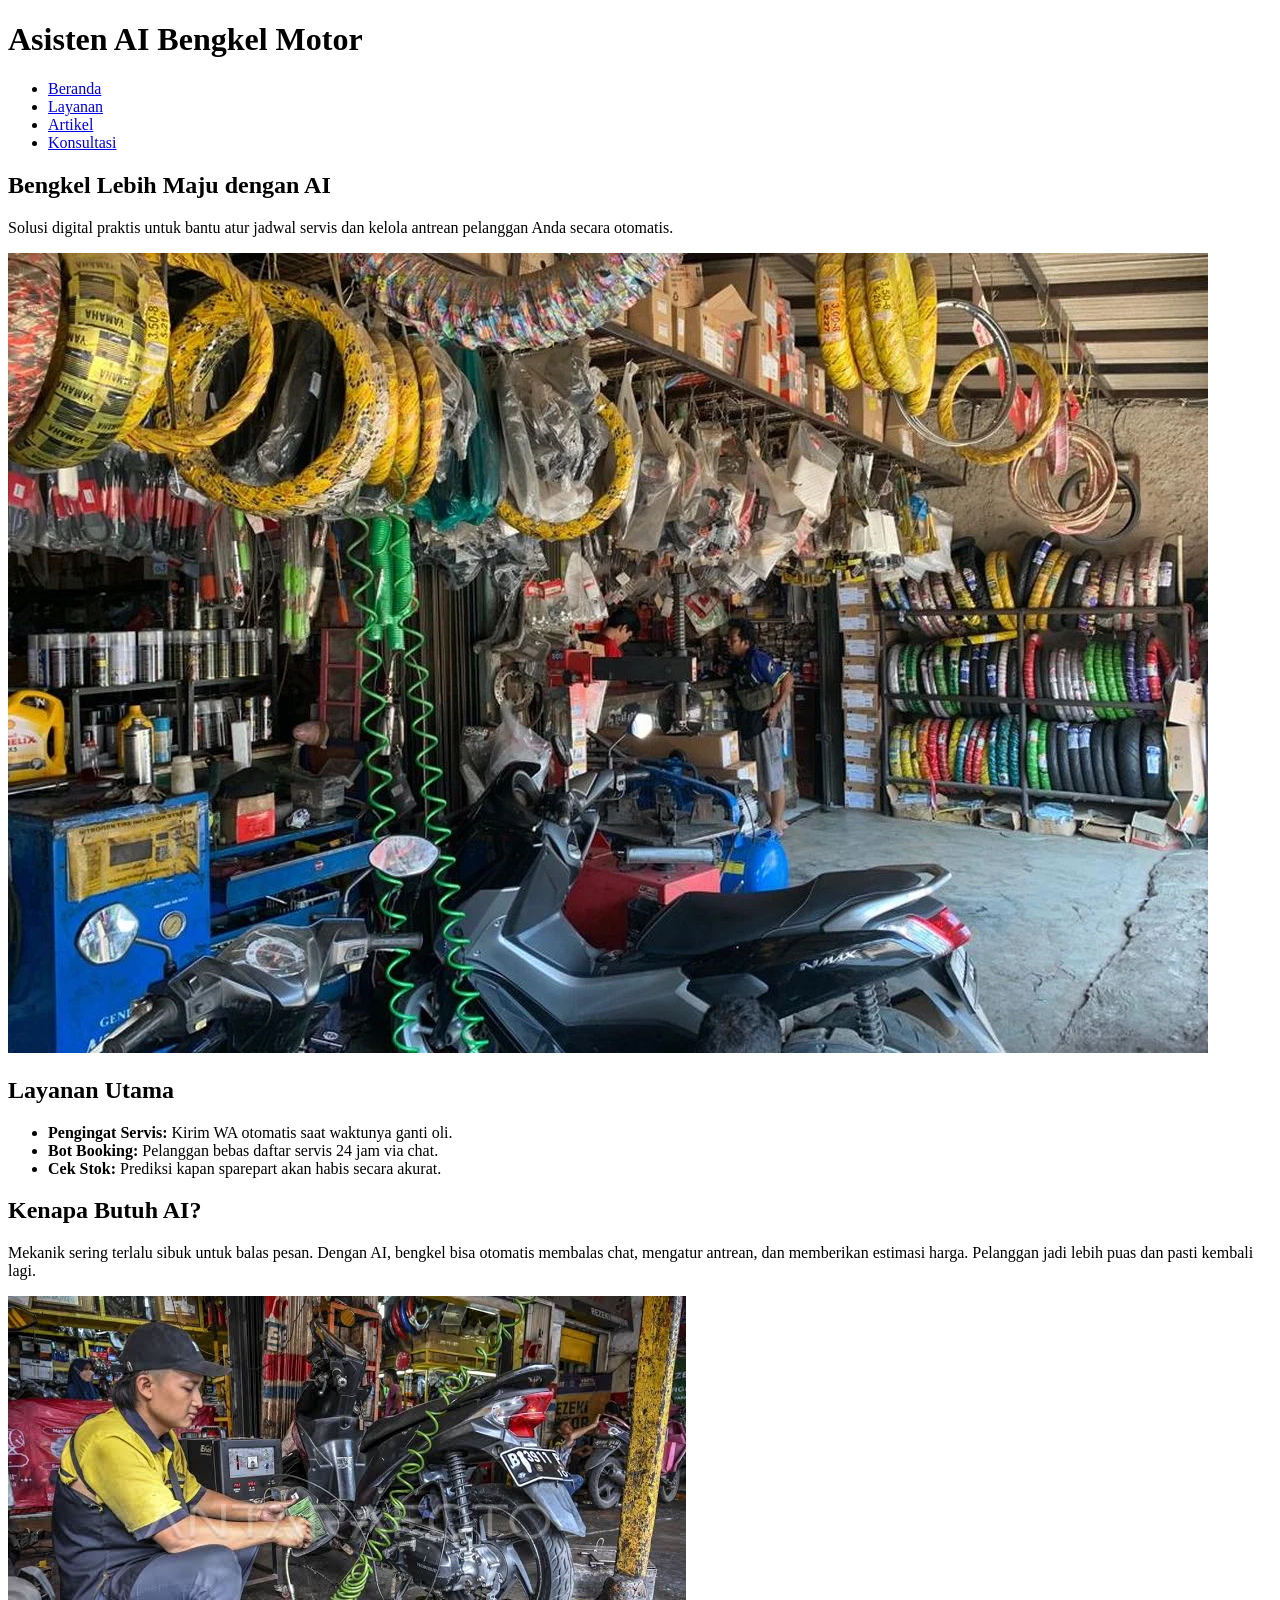
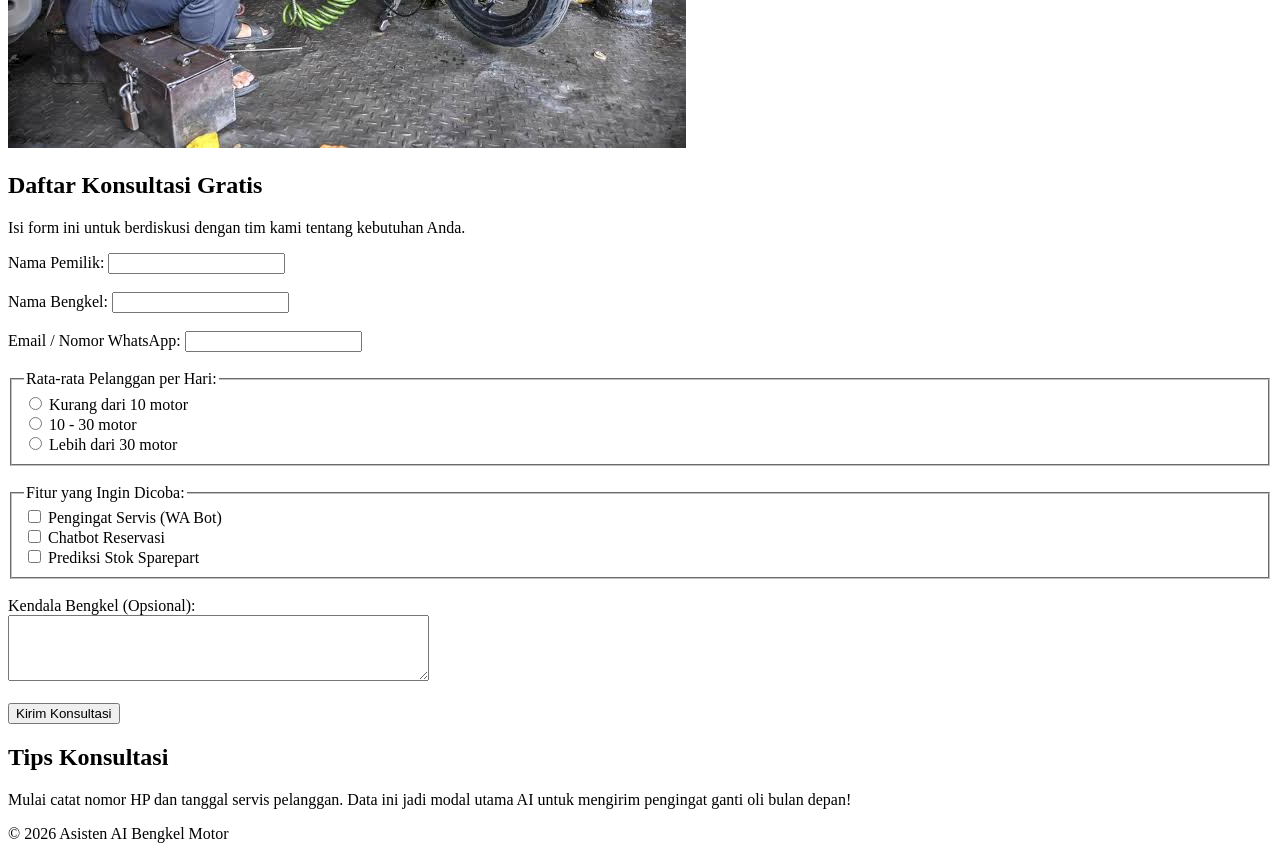
==== 20240140182_MuhammadGhatanHardanni_Pertemuan02/index.html @ 034ebd39 "first commit" ====
<!DOCTYPE html>
<html lang="id">

<head>
    <meta charset="UTF-8">
    <meta name="viewport" content="width=device-width, initial-scale=1.0">
    <title>Asisten AI Bengkel Motor</title>
    <link rel="stylesheet" href="style.css">
</head>

<body>

    <header class="site-header">
        <h1>Asisten AI Bengkel Motor</h1>
        <nav>
            <ul class="nav">
                <li><a href="#home">Beranda</a></li>
                <li><a href="#layanan">Layanan</a></li>
                <li><a href="#artikel">Artikel</a></li>
                <li><a href="#konsultasi">Konsultasi</a></li>
            </ul>
        </nav>
    </header>

    <main>
        <section id="home" class="hero">
            <div class="hero-text">
                <h2>Bengkel Lebih Maju dengan AI</h2>
                <p>Solusi digital praktis untuk bantu atur jadwal servis dan kelola antrean pelanggan Anda secara otomatis.</p>
            </div>
            <div class="hero-image">
                <img src="tempat_bengkel.jpg" alt="tempat bengkel motor">
            </div>
        </section>

        <section id="layanan">
            <h2>Layanan Utama</h2>
            <ul class="feature-grid">
                <li class="feature-card"><strong>Pengingat Servis:</strong> Kirim WA otomatis saat waktunya ganti oli.</li>
                <li class="feature-card"><strong>Bot Booking:</strong> Pelanggan bebas daftar servis 24 jam via chat.</li>
                <li class="feature-card"><strong>Cek Stok:</strong> Prediksi kapan sparepart akan habis secara akurat.</li>
            </ul>
        </section>

        <article id="artikel">
            <h2>Kenapa Butuh AI?</h2>
            <p>Mekanik sering terlalu sibuk untuk balas pesan. Dengan AI, bengkel bisa otomatis membalas chat, mengatur
                antrean, dan memberikan estimasi harga. Pelanggan jadi lebih puas dan pasti kembali lagi.</p>

            <img src="images.jpg" alt="Mekanik sedang memperbaiki sepeda motor">
        </article>

        <section id="konsultasi">
            <h2>Daftar Konsultasi Gratis</h2>
            <p>Isi form ini untuk berdiskusi dengan tim kami tentang kebutuhan Anda.</p>

            <form action="#" method="POST">
                <label for="nama_pemilik">Nama Pemilik:</label>
                <input type="text" id="nama_pemilik" name="nama_pemilik" required>
                <br><br>

                <label for="nama_bengkel">Nama Bengkel:</label>
                <input type="text" id="nama_bengkel" name="nama_bengkel" required>
                <br><br>

                <label for="email">Email / Nomor WhatsApp:</label>
                <input type="text" id="email" name="email" required>
                <br><br>

                <fieldset>
                    <legend>Rata-rata Pelanggan per Hari:</legend>
                    <input type="radio" id="pelanggan_sedikit" name="jumlah_pelanggan" value="kurang_dari_10" required>
                    <label for="pelanggan_sedikit">Kurang dari 10 motor</label><br>

                    <input type="radio" id="pelanggan_sedang" name="jumlah_pelanggan" value="10_sampai_30">
                    <label for="pelanggan_sedang">10 - 30 motor</label><br>

                    <input type="radio" id="pelanggan_banyak" name="jumlah_pelanggan" value="lebih_dari_30">
                    <label for="pelanggan_banyak">Lebih dari 30 motor</label>
                </fieldset>
                <br>

                <fieldset>
                    <legend>Fitur yang Ingin Dicoba:</legend>
                    <input type="checkbox" id="fitur_pengingat" name="fitur_ai[]" value="pengingat_servis">
                    <label for="fitur_pengingat">Pengingat Servis (WA Bot)</label><br>

                    <input type="checkbox" id="fitur_reservasi" name="fitur_ai[]" value="reservasi">
                    <label for="fitur_reservasi">Chatbot Reservasi</label><br>

                    <input type="checkbox" id="fitur_stok" name="fitur_ai[]" value="manajemen_stok">
                    <label for="fitur_stok">Prediksi Stok Sparepart</label>
                </fieldset>
                <br>

                <label for="pesan_tambahan">Kendala Bengkel (Opsional):</label><br>
                <textarea id="pesan_tambahan" name="pesan_tambahan" rows="4" cols="50"></textarea>

                <br><br>
                <button type="submit">Kirim Konsultasi</button>
            </form>
        </section>

    </main>

    <aside id="tips">
        <h2>Tips Konsultasi</h2>
        <p>Mulai catat nomor HP dan tanggal servis pelanggan. Data ini jadi modal utama AI untuk mengirim pengingat
            ganti oli bulan depan!</p>
    </aside>

    <footer>
        <p>&copy; 2026 Asisten AI Bengkel Motor</p>
    </footer>

</body>

</html>
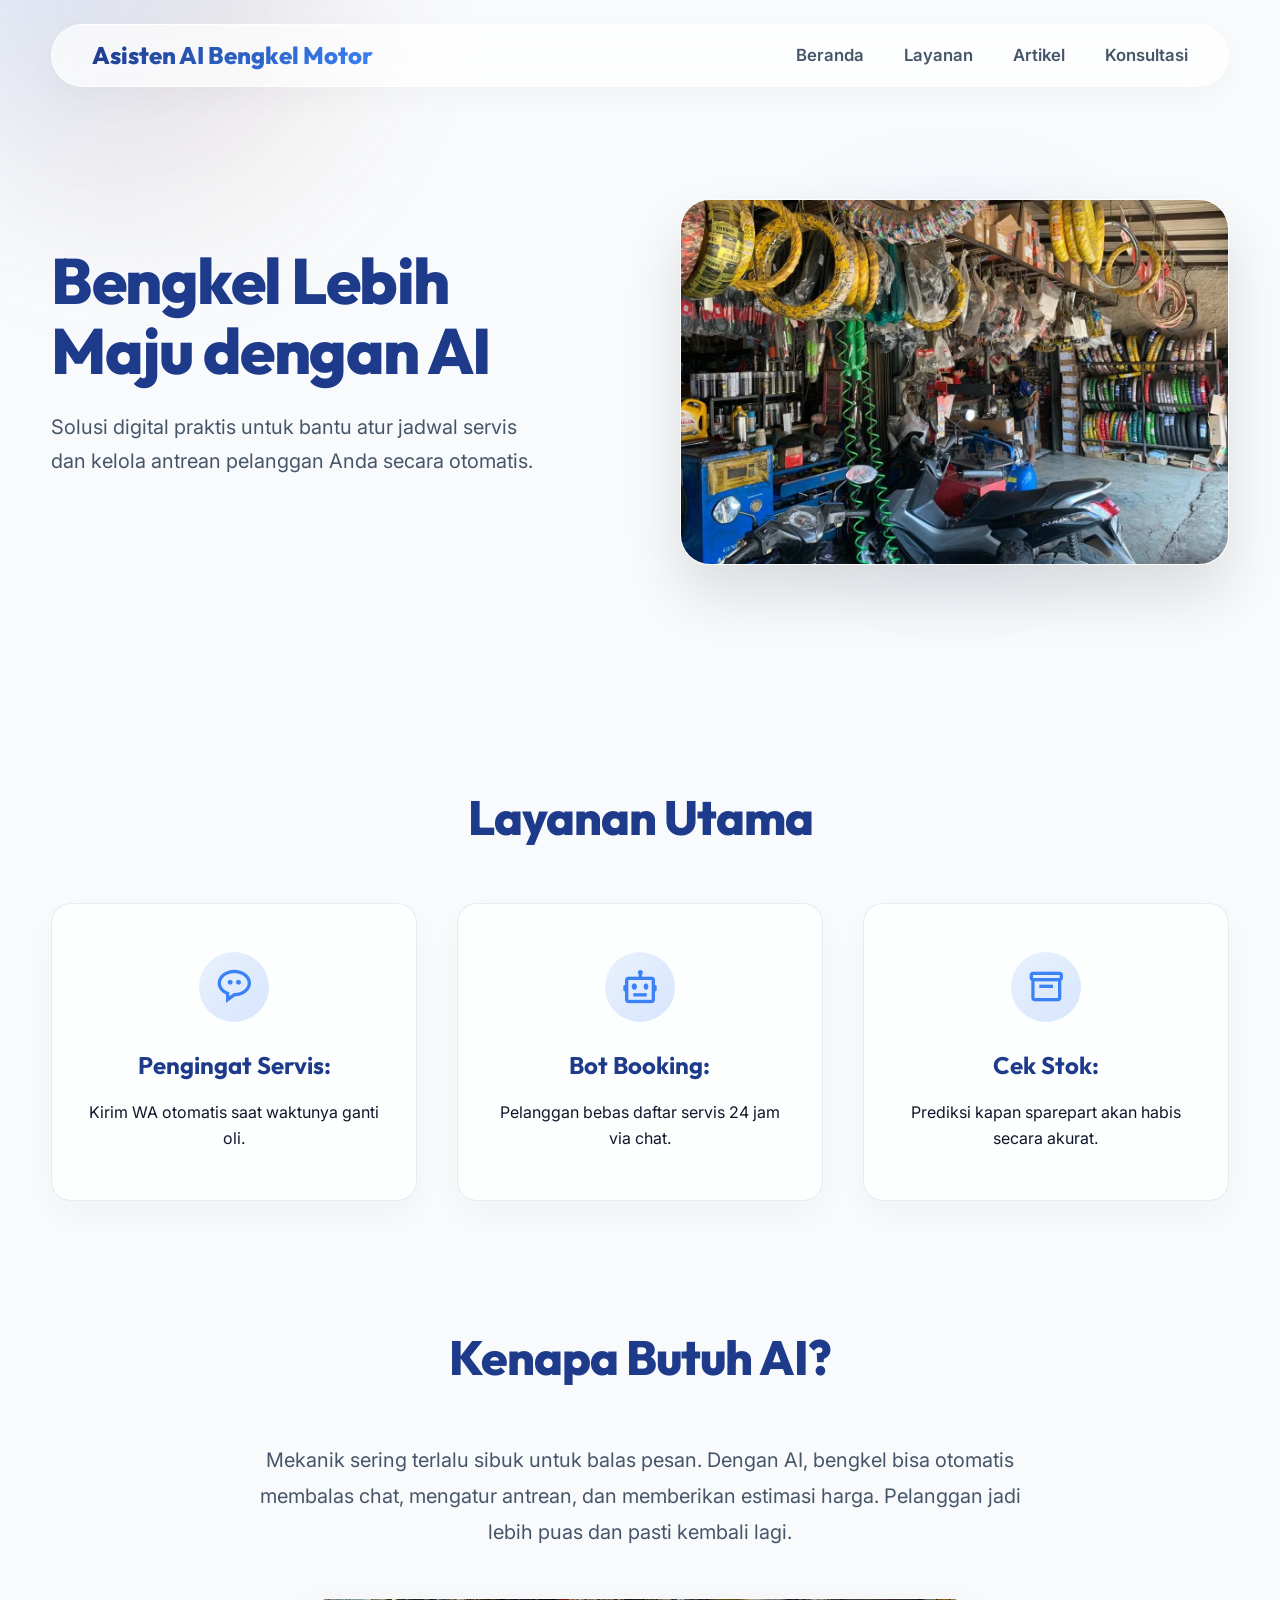
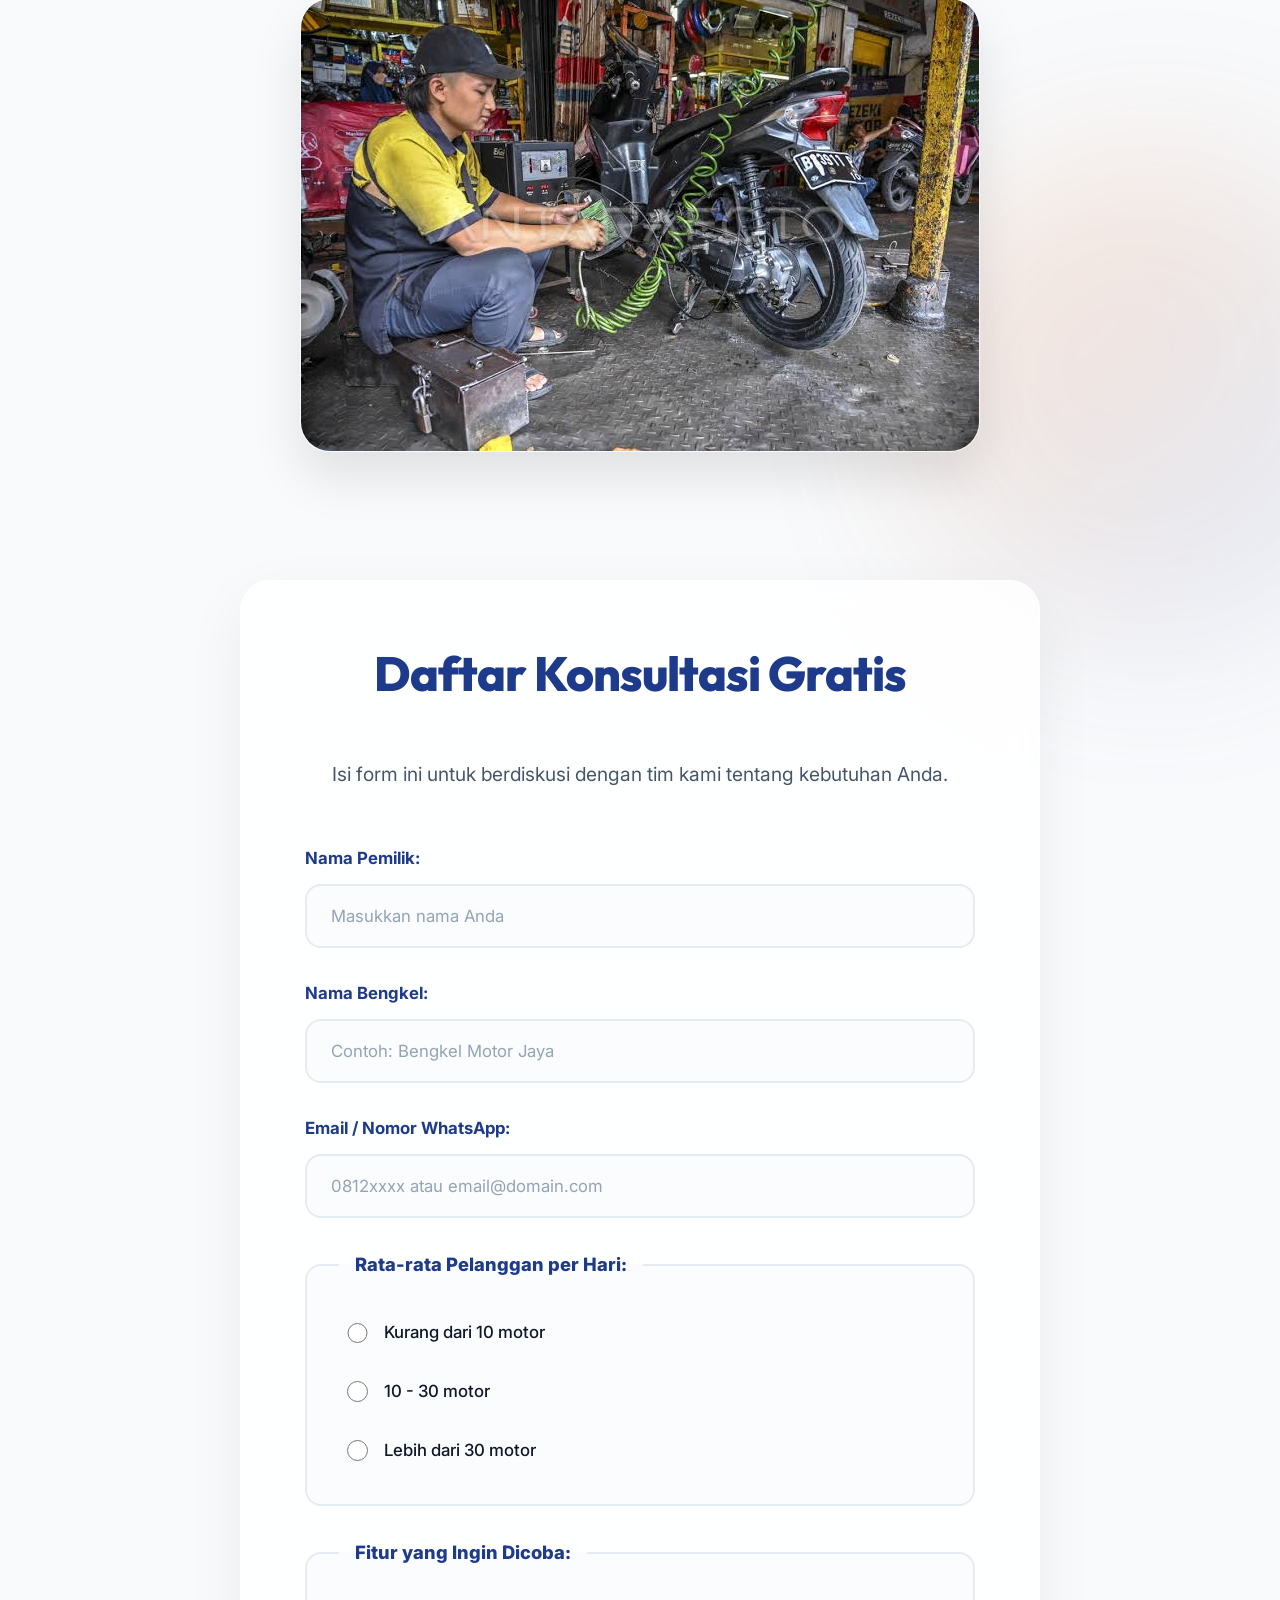
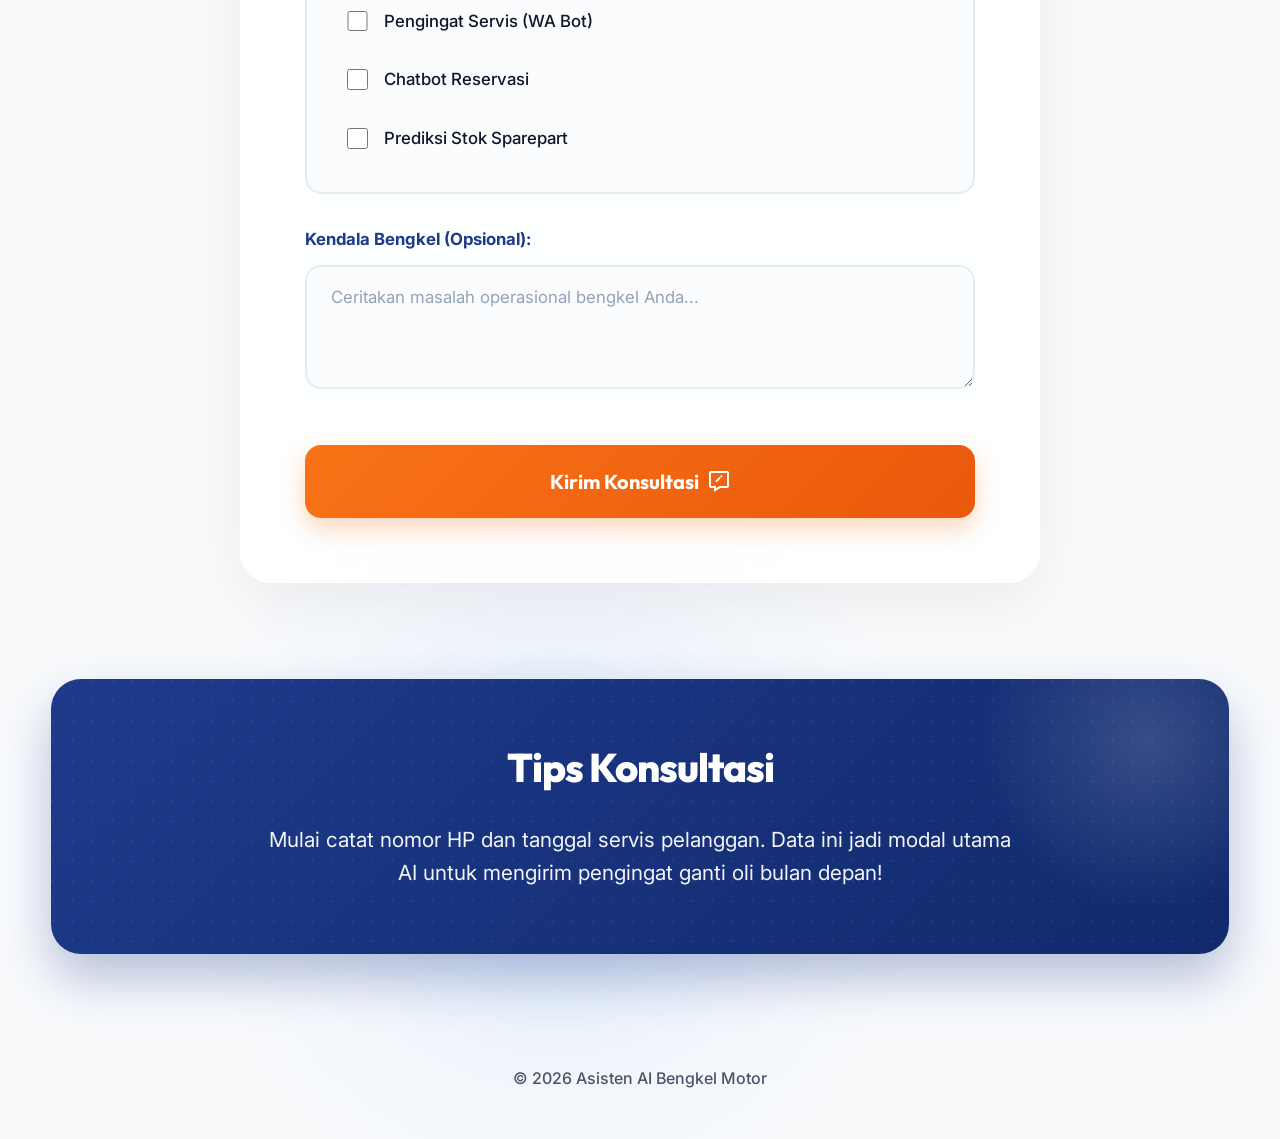
==== commit aed92496: "Add modern styling and layout enhancements to index.html and style.css" ====
--- a/20240140182_MuhammadGhatanHardanni_Pertemuan02/index.html
+++ b/20240140182_MuhammadGhatanHardanni_Pertemuan02/index.html
@@ -5,12 +5,19 @@
     <meta charset="UTF-8">
     <meta name="viewport" content="width=device-width, initial-scale=1.0">
     <title>Asisten AI Bengkel Motor</title>
+    <!-- Tambahan Font/Icon agar lebih modern -->
+    <link href='https://unpkg.com/boxicons@2.1.4/css/boxicons.min.css' rel='stylesheet'>
     <link rel="stylesheet" href="style.css">
 </head>
 
 <body>
 
-    <header class="site-header">
+    <!-- Latar belakang glowing modern -->
+    <div class="bg-blob blob-1"></div>
+    <div class="bg-blob blob-2"></div>
+    <div class="bg-blob blob-3"></div>
+
+    <header class="site-header fade-in">
         <h1>Asisten AI Bengkel Motor</h1>
         <nav>
             <ul class="nav">
@@ -33,12 +40,21 @@
             </div>
         </section>
 
-        <section id="layanan">
+        <section id="layanan" class="fade-in">
             <h2>Layanan Utama</h2>
             <ul class="feature-grid">
-                <li class="feature-card"><strong>Pengingat Servis:</strong> Kirim WA otomatis saat waktunya ganti oli.</li>
-                <li class="feature-card"><strong>Bot Booking:</strong> Pelanggan bebas daftar servis 24 jam via chat.</li>
-                <li class="feature-card"><strong>Cek Stok:</strong> Prediksi kapan sparepart akan habis secara akurat.</li>
+                <li class="feature-card">
+                    <div class="icon-box"><i class='bx bx-message-rounded-dots'></i></div>
+                    <strong>Pengingat Servis:</strong> Kirim WA otomatis saat waktunya ganti oli.
+                </li>
+                <li class="feature-card">
+                    <div class="icon-box"><i class='bx bx-bot'></i></div>
+                    <strong>Bot Booking:</strong> Pelanggan bebas daftar servis 24 jam via chat.
+                </li>
+                <li class="feature-card">
+                    <div class="icon-box"><i class='bx bx-box'></i></div>
+                    <strong>Cek Stok:</strong> Prediksi kapan sparepart akan habis secara akurat.
+                </li>
             </ul>
         </section>
 
@@ -55,48 +71,58 @@
             <p>Isi form ini untuk berdiskusi dengan tim kami tentang kebutuhan Anda.</p>
 
             <form action="#" method="POST">
-                <label for="nama_pemilik">Nama Pemilik:</label>
-                <input type="text" id="nama_pemilik" name="nama_pemilik" required>
-                <br><br>
+                <div class="form-group">
+                    <label for="nama_pemilik">Nama Pemilik:</label>
+                    <input type="text" id="nama_pemilik" name="nama_pemilik" placeholder="Masukkan nama Anda" required>
+                </div>
 
-                <label for="nama_bengkel">Nama Bengkel:</label>
-                <input type="text" id="nama_bengkel" name="nama_bengkel" required>
-                <br><br>
+                <div class="form-group">
+                    <label for="nama_bengkel">Nama Bengkel:</label>
+                    <input type="text" id="nama_bengkel" name="nama_bengkel" placeholder="Contoh: Bengkel Motor Jaya" required>
+                </div>
 
-                <label for="email">Email / Nomor WhatsApp:</label>
-                <input type="text" id="email" name="email" required>
-                <br><br>
+                <div class="form-group">
+                    <label for="email">Email / Nomor WhatsApp:</label>
+                    <input type="text" id="email" name="email" placeholder="0812xxxx atau email@domain.com" required>
+                </div>
 
                 <fieldset>
                     <legend>Rata-rata Pelanggan per Hari:</legend>
-                    <input type="radio" id="pelanggan_sedikit" name="jumlah_pelanggan" value="kurang_dari_10" required>
-                    <label for="pelanggan_sedikit">Kurang dari 10 motor</label><br>
-
-                    <input type="radio" id="pelanggan_sedang" name="jumlah_pelanggan" value="10_sampai_30">
-                    <label for="pelanggan_sedang">10 - 30 motor</label><br>
-
-                    <input type="radio" id="pelanggan_banyak" name="jumlah_pelanggan" value="lebih_dari_30">
-                    <label for="pelanggan_banyak">Lebih dari 30 motor</label>
+                    <div class="radio-group">
+                        <input type="radio" id="pelanggan_sedikit" name="jumlah_pelanggan" value="kurang_dari_10" required>
+                        <label for="pelanggan_sedikit">Kurang dari 10 motor</label>
+                    </div>
+                    <div class="radio-group">
+                        <input type="radio" id="pelanggan_sedang" name="jumlah_pelanggan" value="10_sampai_30">
+                        <label for="pelanggan_sedang">10 - 30 motor</label>
+                    </div>
+                    <div class="radio-group">
+                        <input type="radio" id="pelanggan_banyak" name="jumlah_pelanggan" value="lebih_dari_30">
+                        <label for="pelanggan_banyak">Lebih dari 30 motor</label>
+                    </div>
                 </fieldset>
-                <br>
 
                 <fieldset>
                     <legend>Fitur yang Ingin Dicoba:</legend>
-                    <input type="checkbox" id="fitur_pengingat" name="fitur_ai[]" value="pengingat_servis">
-                    <label for="fitur_pengingat">Pengingat Servis (WA Bot)</label><br>
+                    <div class="checkbox-group">
+                        <input type="checkbox" id="fitur_pengingat" name="fitur_ai[]" value="pengingat_servis">
+                        <label for="fitur_pengingat">Pengingat Servis (WA Bot)</label>
+                    </div>
+                    <div class="checkbox-group">
+                        <input type="checkbox" id="fitur_reservasi" name="fitur_ai[]" value="reservasi">
+                        <label for="fitur_reservasi">Chatbot Reservasi</label>
+                    </div>
+                    <div class="checkbox-group">
+                        <input type="checkbox" id="fitur_stok" name="fitur_ai[]" value="manajemen_stok">
+                        <label for="fitur_stok">Prediksi Stok Sparepart</label>
+                    </div>
+                </fieldset>
 
-                    <input type="checkbox" id="fitur_reservasi" name="fitur_ai[]" value="reservasi">
-                    <label for="fitur_reservasi">Chatbot Reservasi</label><br>
+                <div class="form-group">
+                    <label for="pesan_tambahan">Kendala Bengkel (Opsional):</label>
+                    <textarea id="pesan_tambahan" name="pesan_tambahan" rows="4" placeholder="Ceritakan masalah operasional bengkel Anda..."></textarea>
+                </div>
 
-                    <input type="checkbox" id="fitur_stok" name="fitur_ai[]" value="manajemen_stok">
-                    <label for="fitur_stok">Prediksi Stok Sparepart</label>
-                </fieldset>
-                <br>
-
-                <label for="pesan_tambahan">Kendala Bengkel (Opsional):</label><br>
-                <textarea id="pesan_tambahan" name="pesan_tambahan" rows="4" cols="50"></textarea>
-
-                <br><br>
                 <button type="submit">Kirim Konsultasi</button>
             </form>
         </section>
@@ -114,5 +140,4 @@
     </footer>
 
 </body>
-
 </html>
--- a/20240140182_MuhammadGhatanHardanni_Pertemuan02/style.css
+++ b/20240140182_MuhammadGhatanHardanni_Pertemuan02/style.css
@@ -0,0 +1,613 @@
+/* Google Fonts & Boxicons */
+@import url('https://fonts.googleapis.com/css2?family=Outfit:wght@300;400;600;800&family=Inter:wght@400;500;600&display=swap');
+
+/* Modern Premium Color Palette */
+:root {
+    --primary: #1e3a8a; /* Deep elegant blue */
+    --primary-light: #3b82f6;
+    --accent: #f97316; /* Vibrant engaging orange */
+    --accent-hover: #ea580c;
+    --bg-color: #f8fafc; /* Soft slate background */
+    --card-bg: rgba(255, 255, 255, 0.7);
+    --text-main: #0f172a;
+    --text-muted: #475569;
+    --border-color: rgba(226, 232, 240, 0.8);
+    --border-focus: #3b82f6;
+    --radius: 20px;
+    --transition: 0.4s cubic-bezier(0.16, 1, 0.3, 1);
+}
+
+/* Reset & Base Styles */
+* {
+    box-sizing: border-box; /* CSS Box Model Requirement */
+    margin: 0;
+    padding: 0;
+}
+
+html {
+    scroll-behavior: smooth;
+}
+
+body {
+    font-family: 'Inter', sans-serif;
+    background-color: var(--bg-color);
+    color: var(--text-main);
+    line-height: 1.6;
+    overflow-x: hidden;
+    position: relative;
+}
+
+/* Typography */
+h1, h2, h3, h4 {
+    font-family: 'Outfit', sans-serif;
+    font-weight: 800;
+    line-height: 1.2;
+    color: var(--primary);
+}
+
+a {
+    text-decoration: none;
+    color: inherit;
+}
+
+img {
+    max-width: 100%;
+    height: auto;
+    display: block;
+}
+
+/* --- Decorative Background Blobs --- */
+.bg-blob {
+    position: absolute;
+    border-radius: 50%;
+    filter: blur(80px);
+    z-index: -2;
+    opacity: 0.6;
+    animation: float 10s infinite ease-in-out alternate;
+}
+
+.blob-1 {
+    top: -5%;
+    left: -5%;
+    width: 400px;
+    height: 400px;
+    background: linear-gradient(135deg, rgba(59,130,246,0.4), rgba(249,115,22,0.2));
+}
+
+.blob-2 {
+    top: 40%;
+    right: -10%;
+    width: 500px;
+    height: 500px;
+    background: linear-gradient(135deg, rgba(249,115,22,0.3), rgba(59,130,246,0.2));
+    animation-delay: -3s;
+}
+
+.blob-3 {
+    bottom: 0%;
+    left: 20%;
+    width: 600px;
+    height: 600px;
+    background: radial-gradient(circle, rgba(59,130,246,0.3) 0%, transparent 70%);
+    animation-delay: -5s;
+}
+
+@keyframes float {
+    0% { transform: translateY(0) scale(1); }
+    100% { transform: translateY(30px) scale(1.05); }
+}
+
+/* Animations */
+.fade-in {
+    animation: fadeInUp 1s both;
+}
+
+@keyframes fadeInUp {
+    from {
+        opacity: 0;
+        transform: translateY(30px);
+    }
+    to {
+        opacity: 1;
+        transform: translateY(0);
+    }
+}
+
+/* Main Container */
+header, main, aside, footer {
+    width: 92%;
+    max-width: 1200px;
+    margin: 0 auto;
+    position: relative;
+    z-index: 10;
+}
+
+/* 1. Header & Navigation (Flexbox) */
+.site-header {
+    display: flex;
+    align-items: center;
+    justify-content: space-between;
+    padding: 1rem 2.5rem;
+    margin-top: 1.5rem;
+    margin-bottom: 3rem;
+    background: rgba(255, 255, 255, 0.7);
+    backdrop-filter: blur(20px);
+    border: 1px solid rgba(255, 255, 255, 0.8);
+    border-radius: 100px;
+    box-shadow: 0 10px 30px rgba(0, 0, 0, 0.03);
+    position: sticky;
+    top: 1.5rem;
+    z-index: 1000;
+}
+
+.site-header h1 {
+    font-size: 1.5rem;
+    background: linear-gradient(135deg, var(--primary), var(--primary-light));
+    -webkit-background-clip: text;
+    -webkit-text-fill-color: transparent;
+}
+
+.nav {
+    display: flex;
+    gap: 2.5rem;
+    list-style: none;
+    flex-wrap: wrap; /* Ketentuan 1 */
+}
+
+.nav a {
+    font-weight: 600;
+    font-size: 1.05rem;
+    color: var(--text-muted);
+    transition: color var(--transition);
+    position: relative;
+    padding: 0.5rem 0;
+}
+
+.nav a:hover,
+.nav a:focus {
+    color: var(--primary);
+}
+
+.nav a::after {
+    content: '';
+    position: absolute;
+    width: 0;
+    height: 3px;
+    bottom: 0;
+    left: 50%;
+    transform: translateX(-50%);
+    background: linear-gradient(90deg, var(--accent), var(--accent-hover));
+    border-radius: 2px;
+    transition: width var(--transition);
+}
+
+.nav a:hover::after {
+    width: 100%;
+}
+
+/* 2. Hero Section (CSS Grid) */
+.hero {
+    display: grid;
+    grid-template-columns: 1fr 1fr;
+    gap: 5rem;
+    align-items: center;
+    padding: 4rem 0 6rem 0;
+}
+
+.hero-text h2 {
+    font-size: 4rem;
+    margin-bottom: 1.5rem;
+    letter-spacing: -1.5px;
+    line-height: 1.1;
+}
+
+.hero-text p {
+    font-size: 1.25rem;
+    color: var(--text-muted);
+    margin-bottom: 2.5rem;
+    max-width: 500px;
+    line-height: 1.7;
+}
+
+.hero-image {
+    position: relative;
+}
+
+.hero-image::before {
+    content: '';
+    position: absolute;
+    top: 50%;
+    left: 50%;
+    transform: translate(-50%, -50%);
+    width: 110%;
+    height: 110%;
+    background: radial-gradient(circle, var(--primary-light) 0%, transparent 60%);
+    opacity: 0.2;
+    z-index: -1;
+    filter: blur(50px);
+}
+
+.hero-image img {
+    border-radius: 30px;
+    box-shadow: 0 30px 60px rgba(0, 0, 0, 0.12);
+    border: 1px solid rgba(255,255,255,0.5);
+    animation: floatImage 6s ease-in-out infinite alternate;
+}
+
+@keyframes floatImage {
+    0% { transform: translateY(0px) rotateY(-2deg) rotateX(2deg); }
+    100% { transform: translateY(-15px) rotateY(2deg) rotateX(-2deg); }
+}
+
+/* General Section Styling */
+section, article {
+    margin-bottom: 8rem;
+}
+
+section > h2, article > h2, aside h2 {
+    font-size: 3rem;
+    margin-bottom: 3.5rem;
+    text-align: center;
+    letter-spacing: -1px;
+}
+
+/* 3. Feature Grid (CSS Grid) */
+.feature-grid {
+    display: grid;
+    grid-template-columns: repeat(3, minmax(0, 1fr));
+    gap: 2.5rem;
+    list-style: none;
+}
+
+.feature-card {
+    background: var(--card-bg);
+    border: 1px solid var(--border-color);
+    border-radius: var(--radius);
+    padding: 3rem 2rem;
+    box-shadow: 0 15px 35px rgba(0,0,0,0.03);
+    transition: all var(--transition);
+    backdrop-filter: blur(15px);
+    position: relative;
+    overflow: hidden;
+    text-align: center;
+    z-index: 1;
+}
+
+.feature-card::before {
+    content: '';
+    position: absolute;
+    top: 0;
+    left: 0;
+    width: 100%;
+    height: 100%;
+    background: linear-gradient(135deg, transparent, rgba(255,255,255,0.8));
+    opacity: 0;
+    transition: opacity var(--transition);
+    z-index: -1;
+}
+
+.feature-card:hover::before {
+    opacity: 1;
+}
+
+.feature-card:hover {
+    transform: translateY(-15px) scale(1.02);
+    box-shadow: 0 30px 50px rgba(59, 130, 246, 0.1);
+    border-color: rgba(59, 130, 246, 0.3);
+}
+
+.icon-box {
+    width: 70px;
+    height: 70px;
+    background: linear-gradient(135deg, rgba(59, 130, 246, 0.1), rgba(59, 130, 246, 0.2));
+    color: var(--primary-light);
+    border-radius: 50%;
+    display: flex;
+    align-items: center;
+    justify-content: center;
+    font-size: 2.5rem;
+    margin: 0 auto 1.5rem;
+    transition: all var(--transition);
+}
+
+.feature-card:hover .icon-box {
+    background: var(--primary-light);
+    color: white;
+    transform: rotateY(360deg);
+}
+
+.feature-card strong {
+    display: block;
+    font-family: 'Outfit', sans-serif;
+    color: var(--primary);
+    font-size: 1.5rem;
+    margin-bottom: 1rem;
+}
+
+/* Article Styling */
+#artikel p {
+    font-size: 1.25rem;
+    color: var(--text-muted);
+    text-align: center;
+    max-width: 800px;
+    margin: 0 auto 3rem;
+    line-height: 1.8;
+}
+
+#artikel img {
+    border-radius: 30px;
+    margin: 0 auto;
+    box-shadow: 0 25px 50px rgba(0,0,0,0.1);
+    border: 1px solid rgba(255,255,255,0.5);
+}
+
+/* 4. Forms and Input */
+#konsultasi {
+    background: rgba(255, 255, 255, 0.85);
+    backdrop-filter: blur(20px);
+    padding: 4rem;
+    border-radius: 30px;
+    box-shadow: 0 20px 60px rgba(0,0,0,0.06);
+    max-width: 800px;
+    margin: 0 auto 6rem;
+    border: 1px solid rgba(255,255,255,1);
+}
+
+#konsultasi > p {
+    text-align: center;
+    color: var(--text-muted);
+    margin-bottom: 3.5rem;
+    font-size: 1.2rem;
+}
+
+form {
+    display: flex;
+    flex-direction: column;
+    gap: 2rem;
+}
+
+.form-group {
+    display: flex;
+    flex-direction: column;
+    position: relative;
+}
+
+/* Focus State & Label */
+form label {
+    font-weight: 700;
+    color: var(--primary);
+    margin-bottom: 0.75rem;
+    font-size: 1.05rem;
+}
+
+input[type="text"],
+textarea {
+    width: 100%;
+    padding: 1.25rem 1.5rem;
+    border: 2px solid var(--border-color);
+    border-radius: 16px;
+    font-family: 'Inter', sans-serif;
+    font-size: 1.05rem;
+    background: rgba(248, 250, 252, 0.5);
+    color: var(--text-main);
+    transition: all var(--transition);
+}
+
+input[type="text"]::placeholder, textarea::placeholder {
+    color: #94a3b8;
+}
+
+/* Ketentuan 4: Focus State pada Input */
+input[type="text"]:focus,
+textarea:focus {
+    outline: none;
+    border-color: var(--border-focus);
+    box-shadow: 0 0 0 5px rgba(59, 130, 246, 0.15);
+    background: white;
+}
+
+fieldset {
+    border: 2px solid var(--border-color);
+    border-radius: 16px;
+    padding: 2rem;
+    background: rgba(248, 250, 252, 0.5);
+}
+
+legend {
+    font-weight: 800;
+    color: var(--primary);
+    padding: 0 1rem;
+    font-size: 1.15rem;
+}
+
+.radio-group, .checkbox-group {
+    display: flex;
+    align-items: center;
+    margin-bottom: 1rem;
+    padding: 0.5rem;
+    border-radius: 10px;
+    transition: background var(--transition);
+}
+
+.radio-group:hover, .checkbox-group:hover {
+    background: white;
+}
+
+.radio-group:last-child, .checkbox-group:last-child {
+    margin-bottom: 0;
+}
+
+input[type="radio"], input[type="checkbox"] {
+    margin-right: 1rem;
+    width: 1.3rem;
+    height: 1.3rem;
+    accent-color: var(--accent);
+    cursor: pointer;
+}
+
+fieldset label {
+    margin-bottom: 0;
+    font-weight: 500;
+    color: var(--text-main);
+    cursor: pointer;
+    font-size: 1.05rem;
+}
+
+button[type="submit"] {
+    background: linear-gradient(135deg, var(--accent), var(--accent-hover));
+    color: white;
+    font-family: 'Outfit', sans-serif;
+    font-weight: 700;
+    font-size: 1.25rem;
+    padding: 1.5rem 2rem;
+    border: none;
+    border-radius: 16px;
+    cursor: pointer;
+    transition: all var(--transition);
+    box-shadow: 0 10px 25px rgba(249, 115, 22, 0.3);
+    margin-top: 1.5rem;
+    display: flex;
+    align-items: center;
+    justify-content: center;
+    gap: 0.5rem;
+}
+
+button[type="submit"]:hover {
+    transform: translateY(-5px);
+    box-shadow: 0 15px 35px rgba(249, 115, 22, 0.4);
+    background: linear-gradient(135deg, #f06400, #d94f00);
+}
+
+button[type="submit"]::after {
+    content: '\eb71';
+    font-family: 'boxicons';
+    font-weight: normal;
+    font-size: 1.5rem;
+    transition: transform var(--transition);
+}
+
+button[type="submit"]:hover::after {
+    transform: translateX(5px);
+}
+
+/* Aside / Tips */
+aside {
+    background: linear-gradient(135deg, var(--primary), #112a6d);
+    color: white;
+    padding: 4rem;
+    border-radius: 30px;
+    text-align: center;
+    box-shadow: 0 25px 50px rgba(30, 58, 138, 0.3);
+    position: relative;
+    overflow: hidden;
+    margin-bottom: 4rem;
+}
+
+aside::before {
+    content: '';
+    position: absolute;
+    top: 0; left: 0; width: 100%; height: 100%;
+    background: url('data:image/svg+xml;utf8,<svg width="20" height="20" viewBox="0 0 20 20" xmlns="http://www.w3.org/2000/svg"><circle cx="2" cy="2" r="1.5" fill="rgba(255,255,255,0.1)"/></svg>') repeat;
+    opacity: 0.5;
+}
+
+aside::after {
+    content: '';
+    position: absolute;
+    top: -50%;
+    right: -10%;
+    width: 400px;
+    height: 400px;
+    background: radial-gradient(circle, rgba(255,255,255,0.15) 0%, transparent 60%);
+    border-radius: 50%;
+}
+
+aside h2 {
+    color: white;
+    margin-bottom: 2rem;
+    font-size: 2.5rem;
+}
+
+aside p {
+    font-size: 1.3rem;
+    opacity: 0.95;
+    max-width: 750px;
+    margin: 0 auto;
+    position: relative;
+    z-index: 1;
+}
+
+/* Footer */
+footer {
+    text-align: center;
+    padding: 3rem 0;
+    color: var(--text-muted);
+    font-size: 1rem;
+    font-weight: 500;
+}
+
+/* 5. Media Query & 6. Layout Mobile (Satu Kolom) */
+@media (max-width: 850px) {
+    .hero,
+    .feature-grid {
+        grid-template-columns: 1fr;
+    }
+
+    .site-header {
+        flex-direction: column;
+        gap: 1.5rem;
+        padding: 1.5rem;
+        border-radius: 20px;
+        top: 1rem;
+    }
+
+    .nav {
+        justify-content: center;
+        gap: 1.5rem;
+    }
+
+    .hero {
+        gap: 3.5rem;
+        padding: 2rem 0;
+        text-align: center;
+    }
+
+    .hero-text h2 {
+        font-size: 3rem;
+    }
+
+    .hero-text p {
+        margin: 0 auto 2.5rem;
+    }
+
+    .hero-image img {
+        animation: none;
+    }
+
+    section > h2, article > h2, aside h2 {
+        font-size: 2.5rem;
+    }
+
+    #konsultasi {
+        padding: 3rem 1.5rem;
+    }
+
+    .bg-blob {
+        display: none;
+    }
+}
+
+@media (max-width: 480px) {
+    .site-header h1 {
+        font-size: 1.35rem;
+    }
+    .hero-text h2 {
+        font-size: 2.5rem;
+    }
+    .feature-card {
+        padding: 2rem 1.5rem;
+    }
+    aside {
+        padding: 3rem 1.5rem;
+    }
+}
